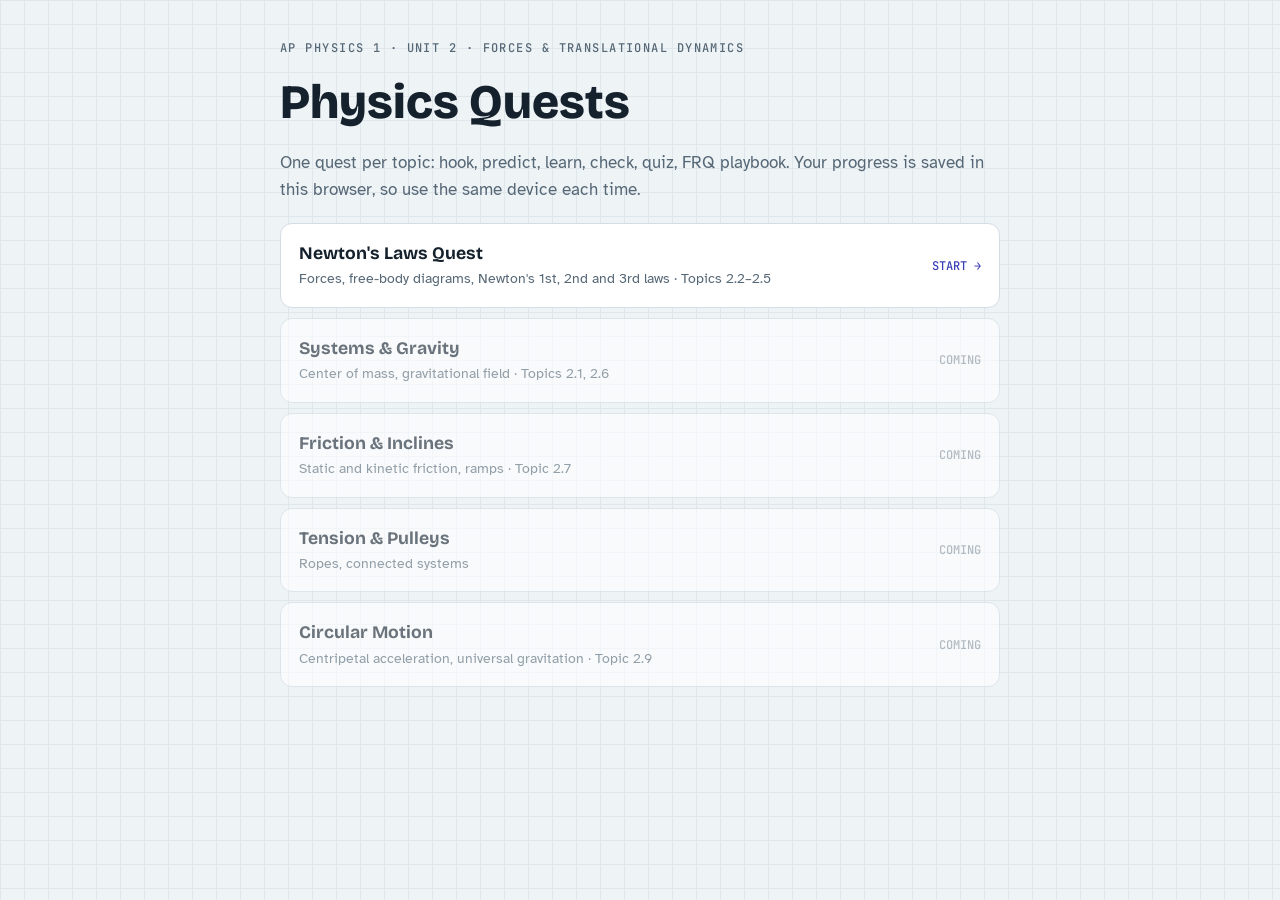
==== index.html @ dbdb7aa6 "feat: add Physics Quests site with Newton's Laws lesson Co-Authored-By: Claude Opus 5.5 <noreply@ant" ====
<!doctype html>
<html lang="en"><head><meta charset="utf-8"><meta name="viewport" content="width=device-width,initial-scale=1,viewport-fit=cover">
<title>Physics Quests</title>
<link rel="stylesheet" href="https://fonts.googleapis.com/css2?family=Atkinson+Hyperlegible:wght@400;700&family=Bricolage+Grotesque:opsz,wght@12..96,800&family=JetBrains+Mono:wght@500&display=swap">
<style>
:root{--bg:#eef3f6;--grid:#dfe7ed;--paper:#fff;--ink:#15212c;--muted:#566775;--line:#d3dde5;--accent:#3b3fb6;--soon:#8b97a1}
@media (prefers-color-scheme:dark){:root{--bg:#0e141a;--grid:#17212a;--paper:#151e27;--ink:#e5edf3;--muted:#93a4b1;--line:#283643;--accent:#a2a6ff;--soon:#7d8a95;color-scheme:dark}}
body{margin:0;background-color:var(--bg);background-image:linear-gradient(var(--grid) 1px,transparent 1px),linear-gradient(90deg,var(--grid) 1px,transparent 1px);background-size:24px 24px;color:var(--ink);font:17px/1.6 "Atkinson Hyperlegible",system-ui,sans-serif}
main{max-width:720px;margin:0 auto;padding:40px max(16px,env(safe-area-inset-right,0px)) 64px max(16px,env(safe-area-inset-left,0px));display:flex;flex-direction:column;gap:20px}
.eyebrow{font:500 .75rem "JetBrains Mono",monospace;letter-spacing:.12em;text-transform:uppercase;color:var(--muted)}
h1{font:800 clamp(2rem,6vw,3rem)/1.1 "Bricolage Grotesque",sans-serif;margin:0}
p{margin:0;color:var(--muted)}
ol{list-style:none;margin:0;padding:0;display:flex;flex-direction:column;gap:10px}
li a,li div{display:flex;justify-content:space-between;gap:12px;align-items:center;padding:16px 18px;border:1px solid var(--line);border-radius:12px;background:var(--paper);text-decoration:none;color:var(--ink)}
li a:hover{border-color:var(--accent)}
li b{font-family:"Bricolage Grotesque",sans-serif;font-size:1.1rem}
li small{display:block;color:var(--muted)}
.tag{font:500 .75rem "JetBrains Mono",monospace;white-space:nowrap;color:var(--accent)}
li div{opacity:.6} li div .tag{color:var(--soon)}
</style></head><body><main>
<span class="eyebrow">AP Physics 1 · Unit 2 · Forces &amp; Translational Dynamics</span>
<h1>Physics Quests</h1>
<p>One quest per topic: hook, predict, learn, check, quiz, FRQ playbook. Your progress is saved in this browser, so use the same device each time.</p>
<ol>
  <li><a href="newtons-laws-quest.html"><span><b>Newton's Laws Quest</b><small>Forces, free-body diagrams, Newton's 1st, 2nd and 3rd laws · Topics 2.2–2.5</small></span><span class="tag">START →</span></a></li>
  <li><div><span><b>Systems &amp; Gravity</b><small>Center of mass, gravitational field · Topics 2.1, 2.6</small></span><span class="tag">COMING</span></div></li>
  <li><div><span><b>Friction &amp; Inclines</b><small>Static and kinetic friction, ramps · Topic 2.7</small></span><span class="tag">COMING</span></div></li>
  <li><div><span><b>Tension &amp; Pulleys</b><small>Ropes, connected systems</small></span><span class="tag">COMING</span></div></li>
  <li><div><span><b>Circular Motion</b><small>Centripetal acceleration, universal gravitation · Topic 2.9</small></span><span class="tag">COMING</span></div></li>
</ol>
</main></body></html>
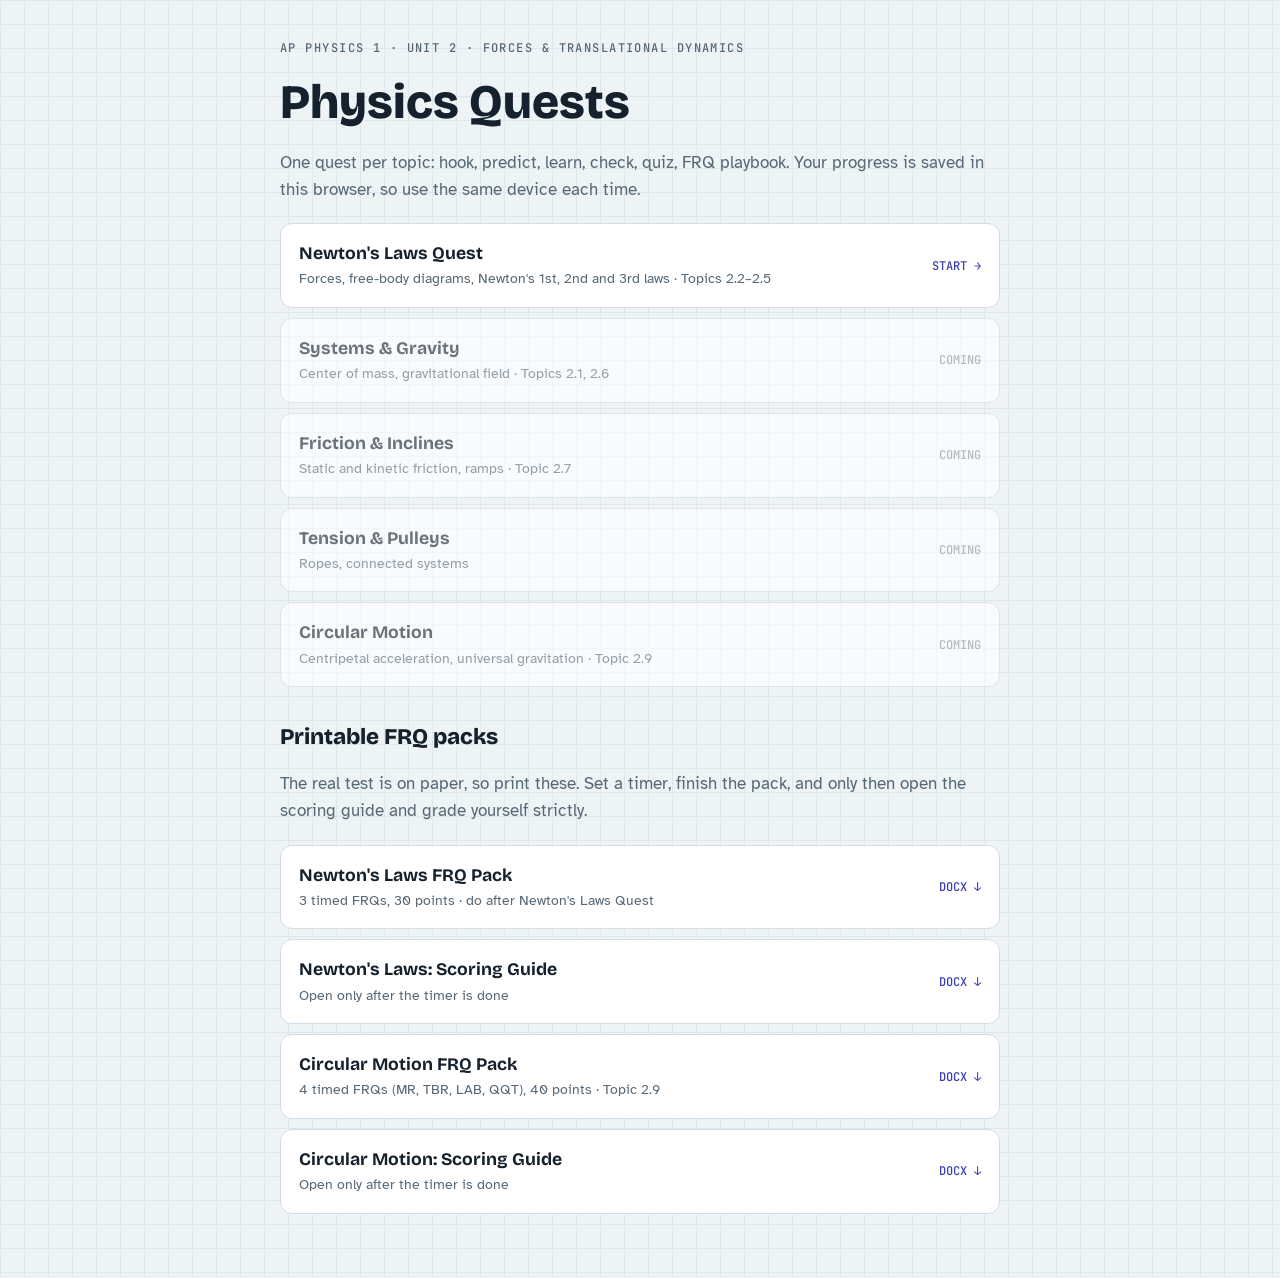
==== commit 046c3754: "feat: add printable FRQ packs and scoring guides to the site Co-Authored-By: Claude Opus 5.5 <norepl" ====
--- a/index.html
+++ b/index.html
@@ -17,6 +17,7 @@
 li small{display:block;color:var(--muted)}
 .tag{font:500 .75rem "JetBrains Mono",monospace;white-space:nowrap;color:var(--accent)}
 li div{opacity:.6} li div .tag{color:var(--soon)}
+h2{font:800 1.4rem "Bricolage Grotesque",sans-serif;margin:16px 0 0}
 </style></head><body><main>
 <span class="eyebrow">AP Physics 1 · Unit 2 · Forces &amp; Translational Dynamics</span>
 <h1>Physics Quests</h1>
@@ -28,4 +29,12 @@
   <li><div><span><b>Tension &amp; Pulleys</b><small>Ropes, connected systems</small></span><span class="tag">COMING</span></div></li>
   <li><div><span><b>Circular Motion</b><small>Centripetal acceleration, universal gravitation · Topic 2.9</small></span><span class="tag">COMING</span></div></li>
 </ol>
+<h2>Printable FRQ packs</h2>
+<p>The real test is on paper, so print these. Set a timer, finish the pack, and only then open the scoring guide and grade yourself strictly.</p>
+<ol>
+  <li><a href="printables/newtons-laws-frq-pack.docx"><span><b>Newton's Laws FRQ Pack</b><small>3 timed FRQs, 30 points · do after Newton's Laws Quest</small></span><span class="tag">DOCX ↓</span></a></li>
+  <li><a href="printables/newtons-laws-frq-scoring-guide.docx"><span><b>Newton's Laws: Scoring Guide</b><small>Open only after the timer is done</small></span><span class="tag">DOCX ↓</span></a></li>
+  <li><a href="printables/circular-motion-frq-pack.docx"><span><b>Circular Motion FRQ Pack</b><small>4 timed FRQs (MR, TBR, LAB, QQT), 40 points · Topic 2.9</small></span><span class="tag">DOCX ↓</span></a></li>
+  <li><a href="printables/circular-motion-frq-scoring-guide.docx"><span><b>Circular Motion: Scoring Guide</b><small>Open only after the timer is done</small></span><span class="tag">DOCX ↓</span></a></li>
+</ol>
 </main></body></html>
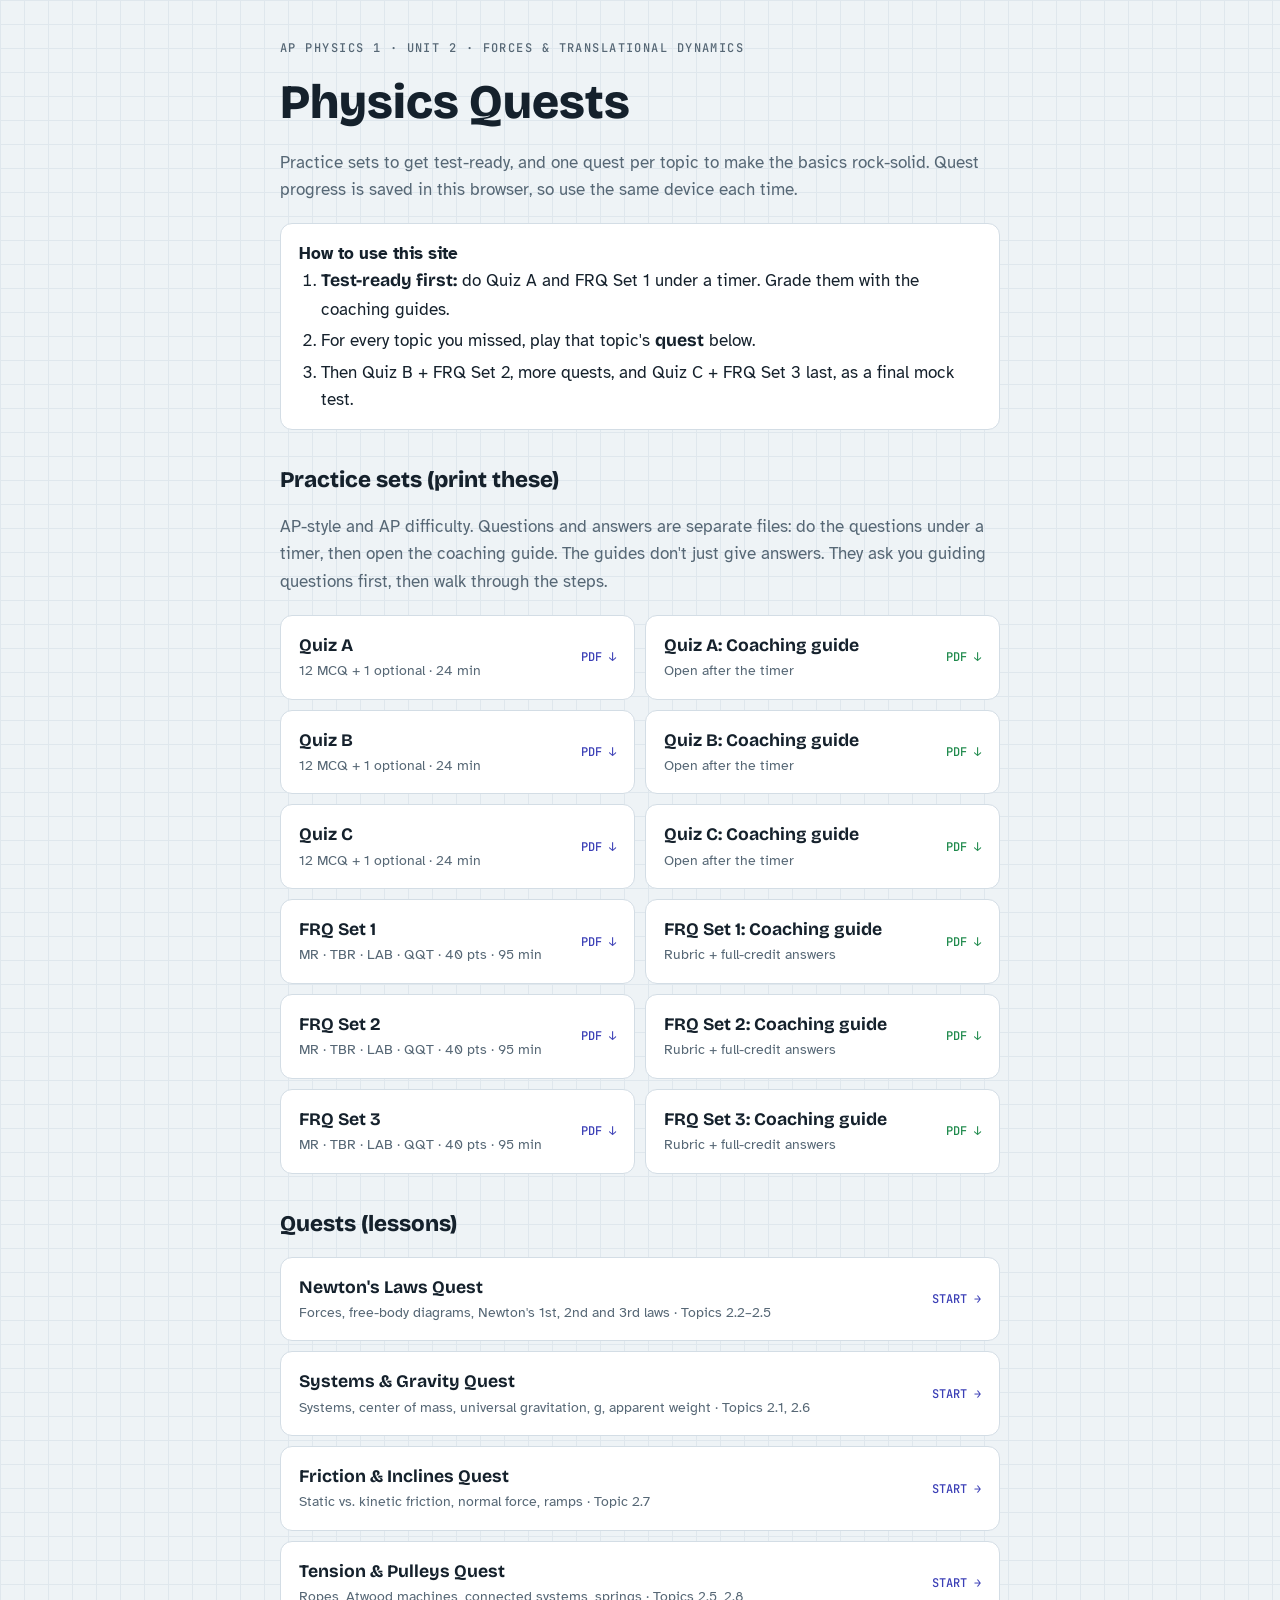
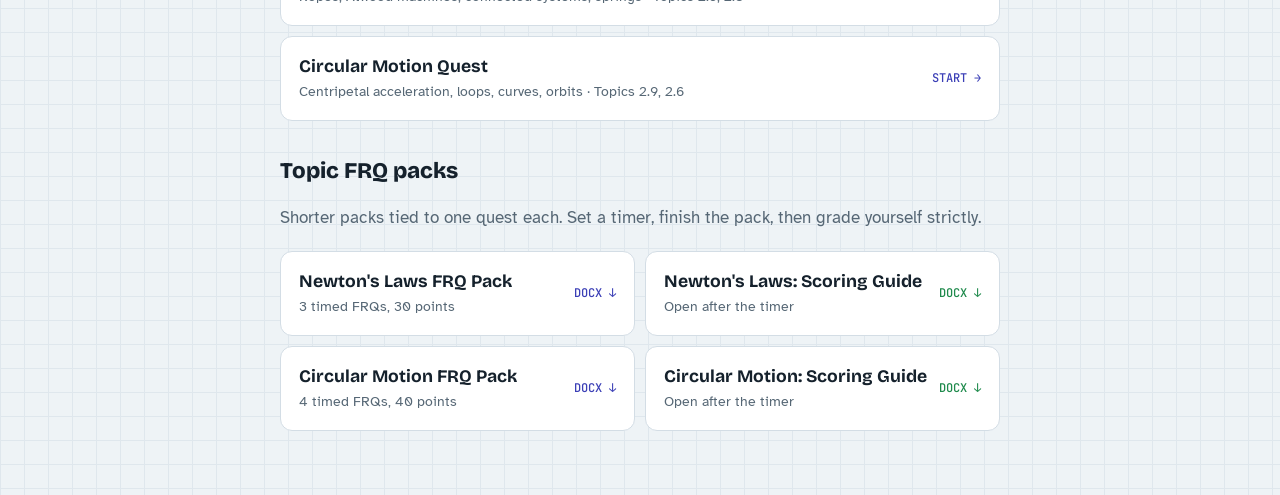
==== commit 97cedd90: "feat: add Unit 2 practice sets and four new topic quests - Quizzes A-C (13 AP-style MCQs each) and F" ====
--- a/index.html
+++ b/index.html
@@ -3,8 +3,8 @@
 <title>Physics Quests</title>
 <link rel="stylesheet" href="https://fonts.googleapis.com/css2?family=Atkinson+Hyperlegible:wght@400;700&family=Bricolage+Grotesque:opsz,wght@12..96,800&family=JetBrains+Mono:wght@500&display=swap">
 <style>
-:root{--bg:#eef3f6;--grid:#dfe7ed;--paper:#fff;--ink:#15212c;--muted:#566775;--line:#d3dde5;--accent:#3b3fb6;--soon:#8b97a1}
-@media (prefers-color-scheme:dark){:root{--bg:#0e141a;--grid:#17212a;--paper:#151e27;--ink:#e5edf3;--muted:#93a4b1;--line:#283643;--accent:#a2a6ff;--soon:#7d8a95;color-scheme:dark}}
+:root{--bg:#eef3f6;--grid:#dfe7ed;--paper:#fff;--ink:#15212c;--muted:#566775;--line:#d3dde5;--accent:#3b3fb6;--soon:#8b97a1;--key:#1f8a4c}
+@media (prefers-color-scheme:dark){:root{--bg:#0e141a;--grid:#17212a;--paper:#151e27;--ink:#e5edf3;--muted:#93a4b1;--line:#283643;--accent:#a2a6ff;--soon:#7d8a95;--key:#5fd18f;color-scheme:dark}}
 body{margin:0;background-color:var(--bg);background-image:linear-gradient(var(--grid) 1px,transparent 1px),linear-gradient(90deg,var(--grid) 1px,transparent 1px);background-size:24px 24px;color:var(--ink);font:17px/1.6 "Atkinson Hyperlegible",system-ui,sans-serif}
 main{max-width:720px;margin:0 auto;padding:40px max(16px,env(safe-area-inset-right,0px)) 64px max(16px,env(safe-area-inset-left,0px));display:flex;flex-direction:column;gap:20px}
 .eyebrow{font:500 .75rem "JetBrains Mono",monospace;letter-spacing:.12em;text-transform:uppercase;color:var(--muted)}
@@ -16,25 +16,51 @@
 li b{font-family:"Bricolage Grotesque",sans-serif;font-size:1.1rem}
 li small{display:block;color:var(--muted)}
 .tag{font:500 .75rem "JetBrains Mono",monospace;white-space:nowrap;color:var(--accent)}
-li div{opacity:.6} li div .tag{color:var(--soon)}
+.tag.key{color:var(--key)}
 h2{font:800 1.4rem "Bricolage Grotesque",sans-serif;margin:16px 0 0}
+.pair{display:grid;grid-template-columns:1fr 1fr;gap:10px}
+.pair li{list-style:none}
+@media (max-width:520px){.pair{grid-template-columns:1fr}}
+.plan{border:1px solid var(--line);border-radius:12px;background:var(--paper);padding:16px 18px}
+.plan ol{list-style:decimal;padding-left:1.3em;gap:4px;display:flex}
+.plan li{color:var(--ink)}
 </style></head><body><main>
 <span class="eyebrow">AP Physics 1 · Unit 2 · Forces &amp; Translational Dynamics</span>
 <h1>Physics Quests</h1>
-<p>One quest per topic: hook, predict, learn, check, quiz, FRQ playbook. Your progress is saved in this browser, so use the same device each time.</p>
+<p>Practice sets to get test-ready, and one quest per topic to make the basics rock-solid. Quest progress is saved in this browser, so use the same device each time.</p>
+
+<div class="plan"><b>How to use this site</b>
+  <ol>
+    <li><b>Test-ready first:</b> do Quiz A and FRQ Set 1 under a timer. Grade them with the coaching guides.</li>
+    <li>For every topic you missed, play that topic's <b>quest</b> below.</li>
+    <li>Then Quiz B + FRQ Set 2, more quests, and Quiz C + FRQ Set 3 last, as a final mock test.</li>
+  </ol>
+</div>
+
+<h2>Practice sets (print these)</h2>
+<p>AP-style and AP difficulty. Questions and answers are separate files: do the questions under a timer, then open the coaching guide. The guides don't just give answers. They ask you guiding questions first, then walk through the steps.</p>
+<ol>
+  <li class="pair"><a href="printables/unit2-quiz-a.pdf"><span><b>Quiz A</b><small>12 MCQ + 1 optional · 24 min</small></span><span class="tag">PDF ↓</span></a><a href="printables/unit2-quiz-a-coaching-guide.pdf"><span><b>Quiz A: Coaching guide</b><small>Open after the timer</small></span><span class="tag key">PDF ↓</span></a></li>
+  <li class="pair"><a href="printables/unit2-quiz-b.pdf"><span><b>Quiz B</b><small>12 MCQ + 1 optional · 24 min</small></span><span class="tag">PDF ↓</span></a><a href="printables/unit2-quiz-b-coaching-guide.pdf"><span><b>Quiz B: Coaching guide</b><small>Open after the timer</small></span><span class="tag key">PDF ↓</span></a></li>
+  <li class="pair"><a href="printables/unit2-quiz-c.pdf"><span><b>Quiz C</b><small>12 MCQ + 1 optional · 24 min</small></span><span class="tag">PDF ↓</span></a><a href="printables/unit2-quiz-c-coaching-guide.pdf"><span><b>Quiz C: Coaching guide</b><small>Open after the timer</small></span><span class="tag key">PDF ↓</span></a></li>
+  <li class="pair"><a href="printables/unit2-frq-set-1.pdf"><span><b>FRQ Set 1</b><small>MR · TBR · LAB · QQT · 40 pts · 95 min</small></span><span class="tag">PDF ↓</span></a><a href="printables/unit2-frq-set-1-coaching-guide.pdf"><span><b>FRQ Set 1: Coaching guide</b><small>Rubric + full-credit answers</small></span><span class="tag key">PDF ↓</span></a></li>
+  <li class="pair"><a href="printables/unit2-frq-set-2.pdf"><span><b>FRQ Set 2</b><small>MR · TBR · LAB · QQT · 40 pts · 95 min</small></span><span class="tag">PDF ↓</span></a><a href="printables/unit2-frq-set-2-coaching-guide.pdf"><span><b>FRQ Set 2: Coaching guide</b><small>Rubric + full-credit answers</small></span><span class="tag key">PDF ↓</span></a></li>
+  <li class="pair"><a href="printables/unit2-frq-set-3.pdf"><span><b>FRQ Set 3</b><small>MR · TBR · LAB · QQT · 40 pts · 95 min</small></span><span class="tag">PDF ↓</span></a><a href="printables/unit2-frq-set-3-coaching-guide.pdf"><span><b>FRQ Set 3: Coaching guide</b><small>Rubric + full-credit answers</small></span><span class="tag key">PDF ↓</span></a></li>
+</ol>
+
+<h2>Quests (lessons)</h2>
 <ol>
   <li><a href="newtons-laws-quest.html"><span><b>Newton's Laws Quest</b><small>Forces, free-body diagrams, Newton's 1st, 2nd and 3rd laws · Topics 2.2–2.5</small></span><span class="tag">START →</span></a></li>
-  <li><div><span><b>Systems &amp; Gravity</b><small>Center of mass, gravitational field · Topics 2.1, 2.6</small></span><span class="tag">COMING</span></div></li>
-  <li><div><span><b>Friction &amp; Inclines</b><small>Static and kinetic friction, ramps · Topic 2.7</small></span><span class="tag">COMING</span></div></li>
-  <li><div><span><b>Tension &amp; Pulleys</b><small>Ropes, connected systems</small></span><span class="tag">COMING</span></div></li>
-  <li><div><span><b>Circular Motion</b><small>Centripetal acceleration, universal gravitation · Topic 2.9</small></span><span class="tag">COMING</span></div></li>
+  <li><a href="systems-gravity-quest.html"><span><b>Systems &amp; Gravity Quest</b><small>Systems, center of mass, universal gravitation, g, apparent weight · Topics 2.1, 2.6</small></span><span class="tag">START →</span></a></li>
+  <li><a href="friction-inclines-quest.html"><span><b>Friction &amp; Inclines Quest</b><small>Static vs. kinetic friction, normal force, ramps · Topic 2.7</small></span><span class="tag">START →</span></a></li>
+  <li><a href="tension-pulleys-quest.html"><span><b>Tension &amp; Pulleys Quest</b><small>Ropes, Atwood machines, connected systems, springs · Topics 2.5, 2.8</small></span><span class="tag">START →</span></a></li>
+  <li><a href="circular-motion-quest.html"><span><b>Circular Motion Quest</b><small>Centripetal acceleration, loops, curves, orbits · Topics 2.9, 2.6</small></span><span class="tag">START →</span></a></li>
 </ol>
-<h2>Printable FRQ packs</h2>
-<p>The real test is on paper, so print these. Set a timer, finish the pack, and only then open the scoring guide and grade yourself strictly.</p>
+
+<h2>Topic FRQ packs</h2>
+<p>Shorter packs tied to one quest each. Set a timer, finish the pack, then grade yourself strictly.</p>
 <ol>
-  <li><a href="printables/newtons-laws-frq-pack.docx"><span><b>Newton's Laws FRQ Pack</b><small>3 timed FRQs, 30 points · do after Newton's Laws Quest</small></span><span class="tag">DOCX ↓</span></a></li>
-  <li><a href="printables/newtons-laws-frq-scoring-guide.docx"><span><b>Newton's Laws: Scoring Guide</b><small>Open only after the timer is done</small></span><span class="tag">DOCX ↓</span></a></li>
-  <li><a href="printables/circular-motion-frq-pack.docx"><span><b>Circular Motion FRQ Pack</b><small>4 timed FRQs (MR, TBR, LAB, QQT), 40 points · Topic 2.9</small></span><span class="tag">DOCX ↓</span></a></li>
-  <li><a href="printables/circular-motion-frq-scoring-guide.docx"><span><b>Circular Motion: Scoring Guide</b><small>Open only after the timer is done</small></span><span class="tag">DOCX ↓</span></a></li>
+  <li class="pair"><a href="printables/newtons-laws-frq-pack.docx"><span><b>Newton's Laws FRQ Pack</b><small>3 timed FRQs, 30 points</small></span><span class="tag">DOCX ↓</span></a><a href="printables/newtons-laws-frq-scoring-guide.docx"><span><b>Newton's Laws: Scoring Guide</b><small>Open after the timer</small></span><span class="tag key">DOCX ↓</span></a></li>
+  <li class="pair"><a href="printables/circular-motion-frq-pack.docx"><span><b>Circular Motion FRQ Pack</b><small>4 timed FRQs, 40 points</small></span><span class="tag">DOCX ↓</span></a><a href="printables/circular-motion-frq-scoring-guide.docx"><span><b>Circular Motion: Scoring Guide</b><small>Open after the timer</small></span><span class="tag key">DOCX ↓</span></a></li>
 </ol>
 </main></body></html>
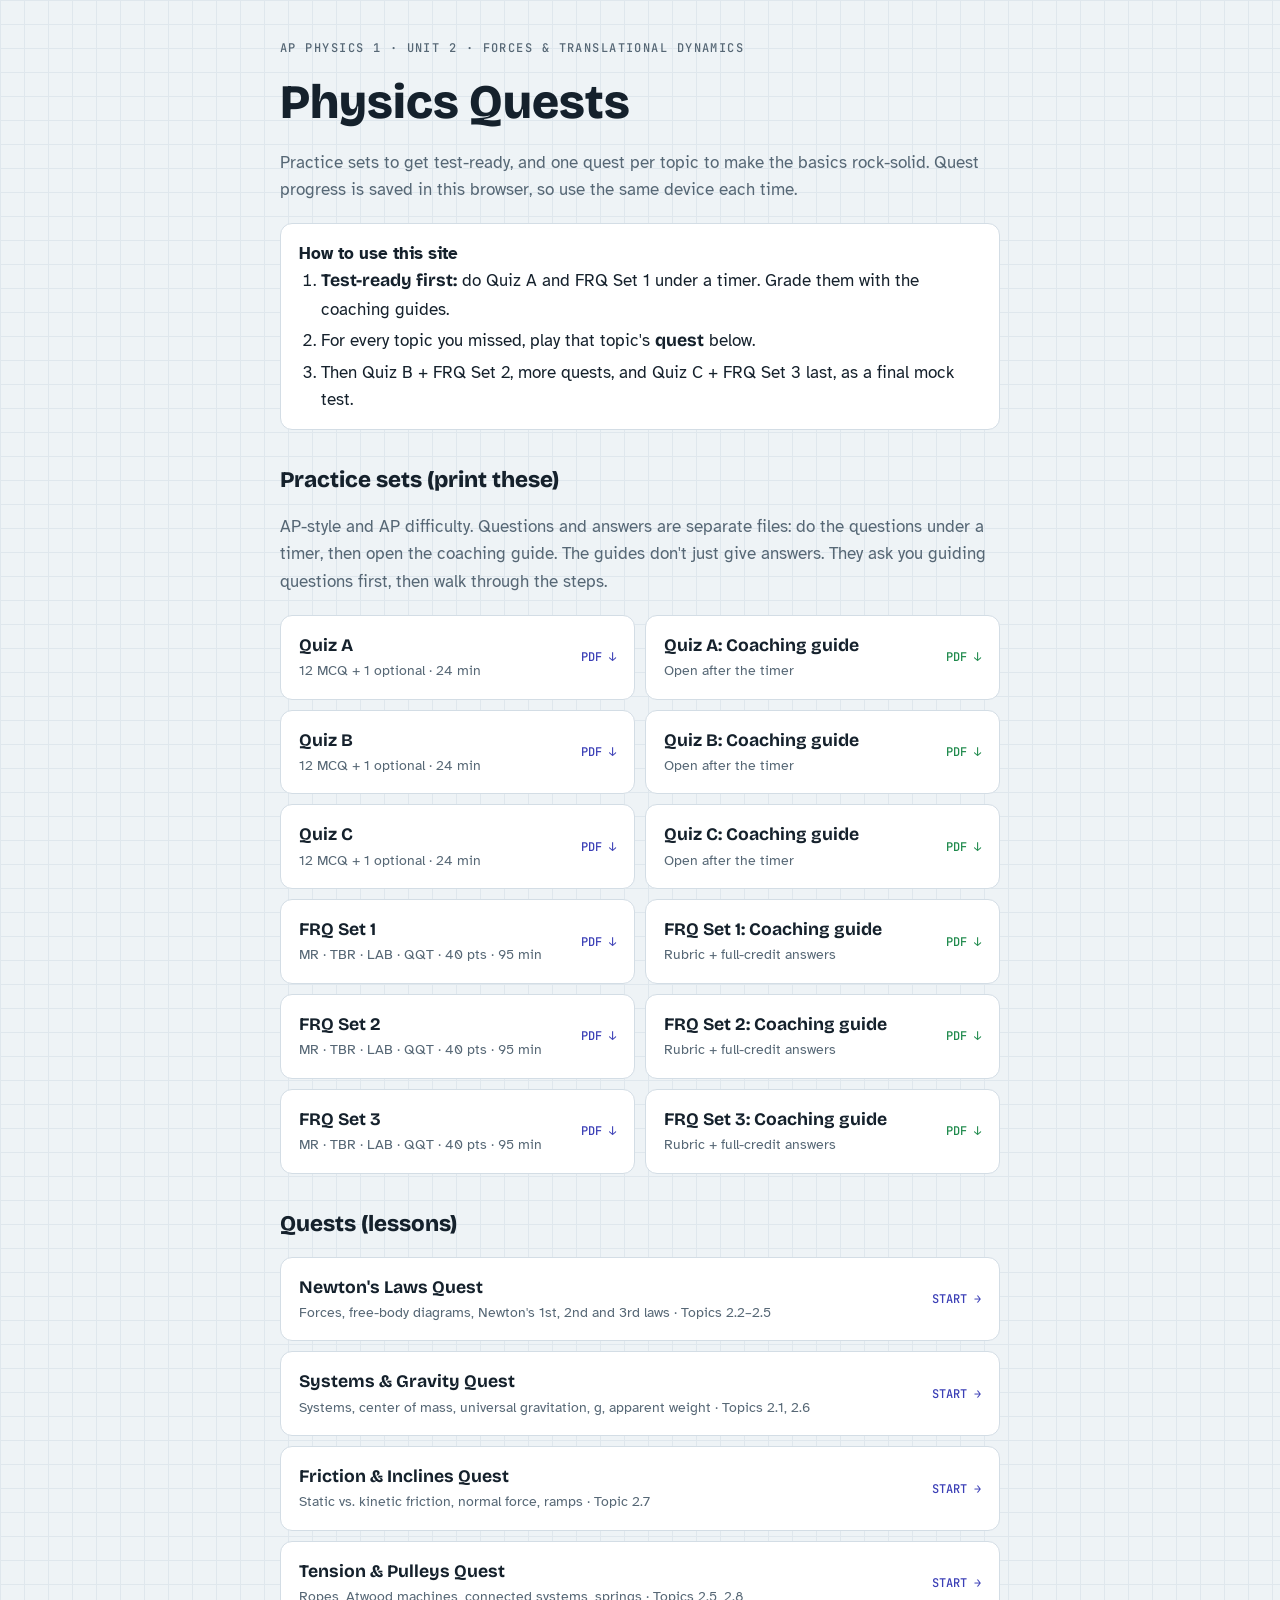
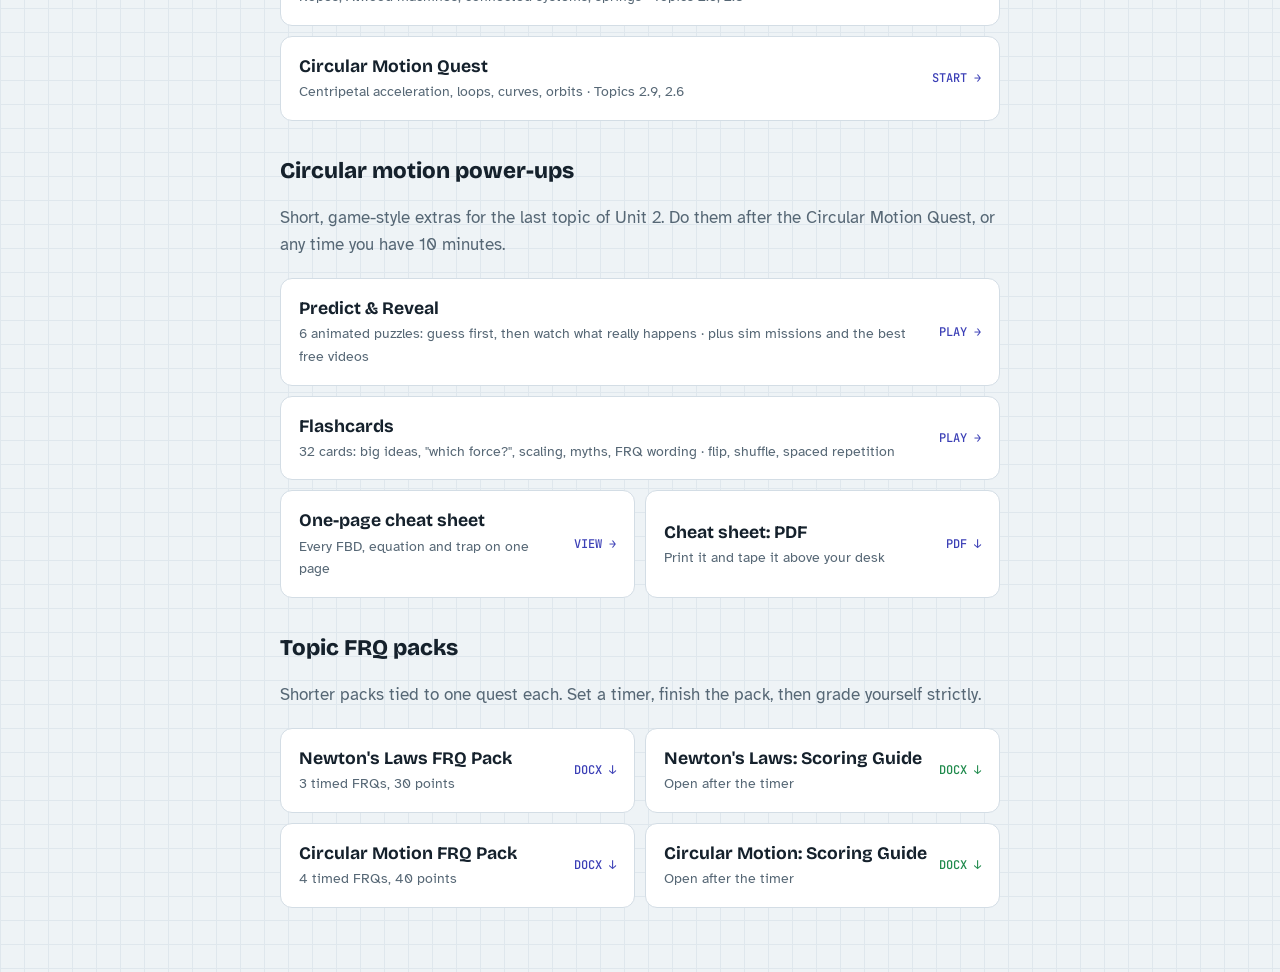
==== commit 214452eb: "feat: add circular motion power-ups (predict-and-reveal, flashcards, cheat sheet) - Predict & Reveal" ====
--- a/index.html
+++ b/index.html
@@ -57,6 +57,14 @@
   <li><a href="circular-motion-quest.html"><span><b>Circular Motion Quest</b><small>Centripetal acceleration, loops, curves, orbits · Topics 2.9, 2.6</small></span><span class="tag">START →</span></a></li>
 </ol>
 
+<h2>Circular motion power-ups</h2>
+<p>Short, game-style extras for the last topic of Unit 2. Do them after the Circular Motion Quest, or any time you have 10 minutes.</p>
+<ol>
+  <li><a href="circular-motion-predict.html"><span><b>Predict &amp; Reveal</b><small>6 animated puzzles: guess first, then watch what really happens · plus sim missions and the best free videos</small></span><span class="tag">PLAY →</span></a></li>
+  <li><a href="circular-motion-flashcards.html"><span><b>Flashcards</b><small>32 cards: big ideas, "which force?", scaling, myths, FRQ wording · flip, shuffle, spaced repetition</small></span><span class="tag">PLAY →</span></a></li>
+  <li class="pair"><a href="circular-motion-cheat-sheet.html"><span><b>One-page cheat sheet</b><small>Every FBD, equation and trap on one page</small></span><span class="tag">VIEW →</span></a><a href="printables/circular-motion-cheat-sheet.pdf"><span><b>Cheat sheet: PDF</b><small>Print it and tape it above your desk</small></span><span class="tag">PDF ↓</span></a></li>
+</ol>
+
 <h2>Topic FRQ packs</h2>
 <p>Shorter packs tied to one quest each. Set a timer, finish the pack, then grade yourself strictly.</p>
 <ol>
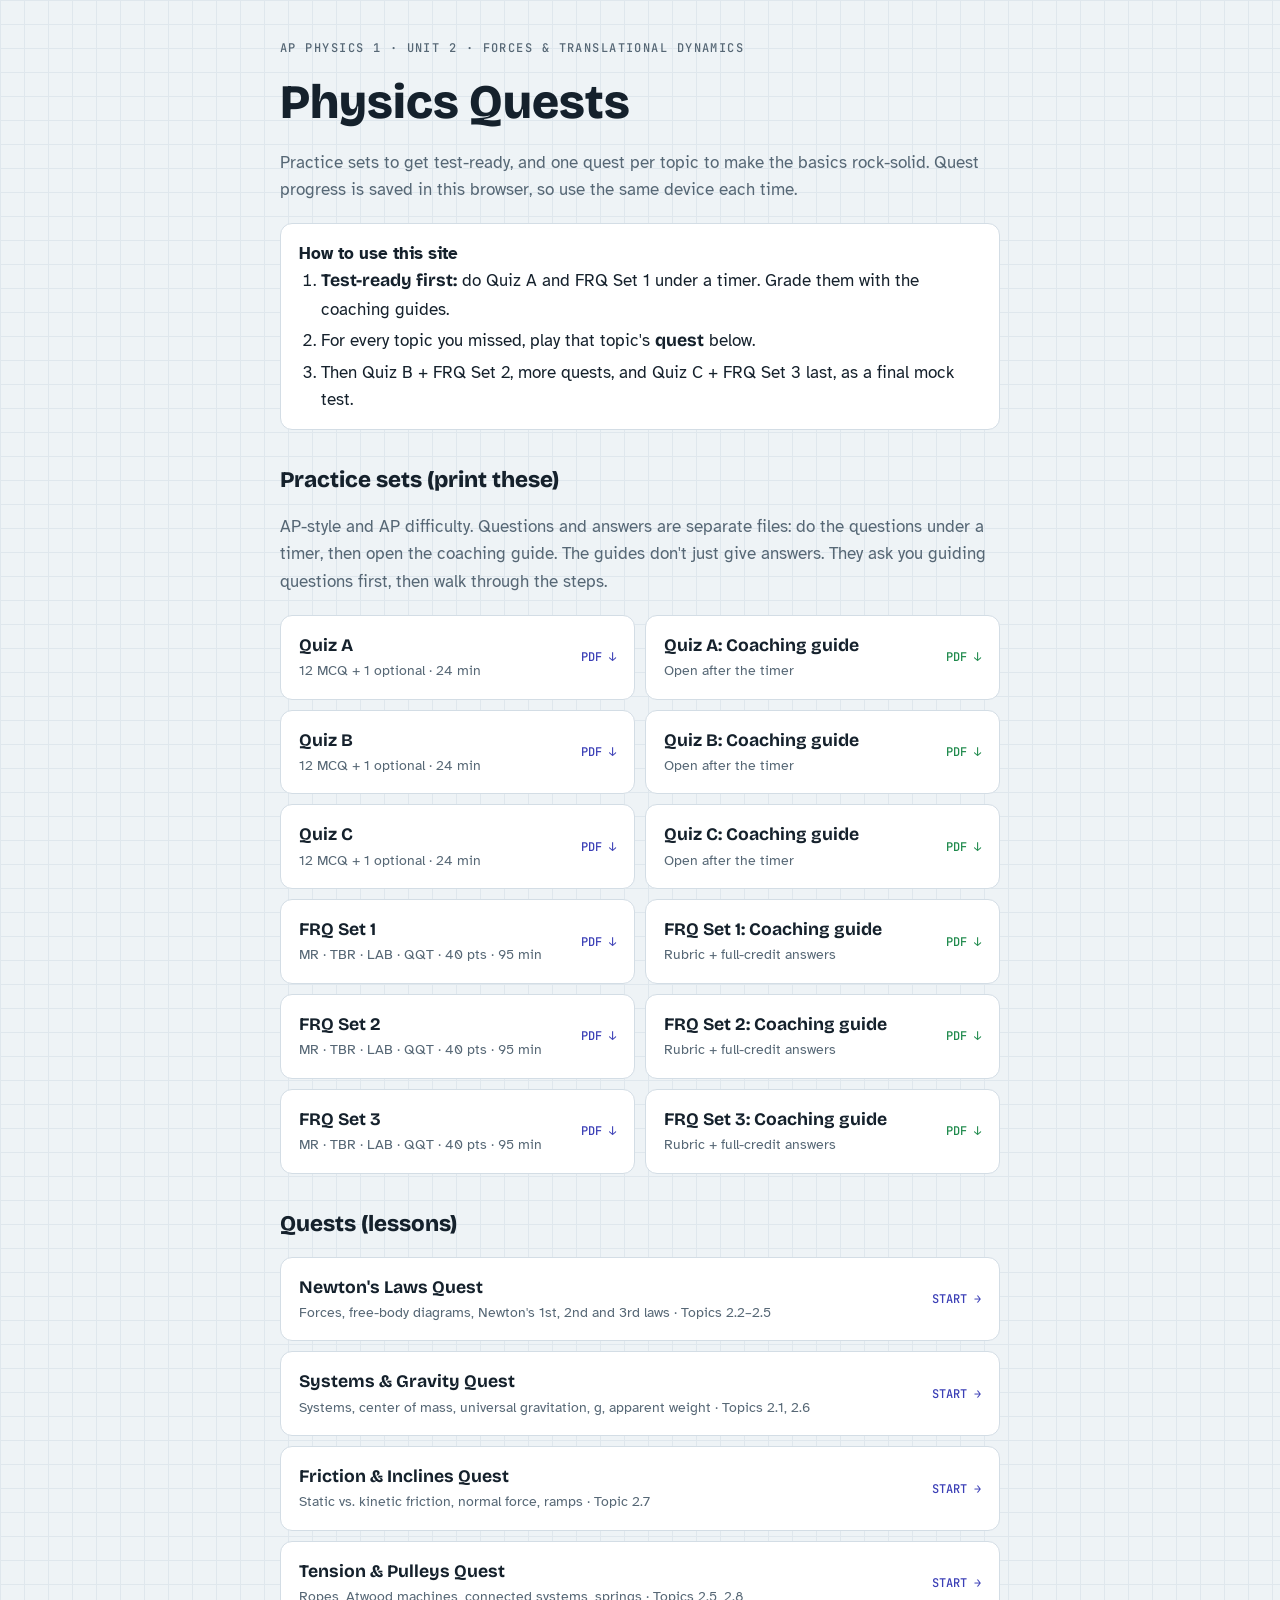
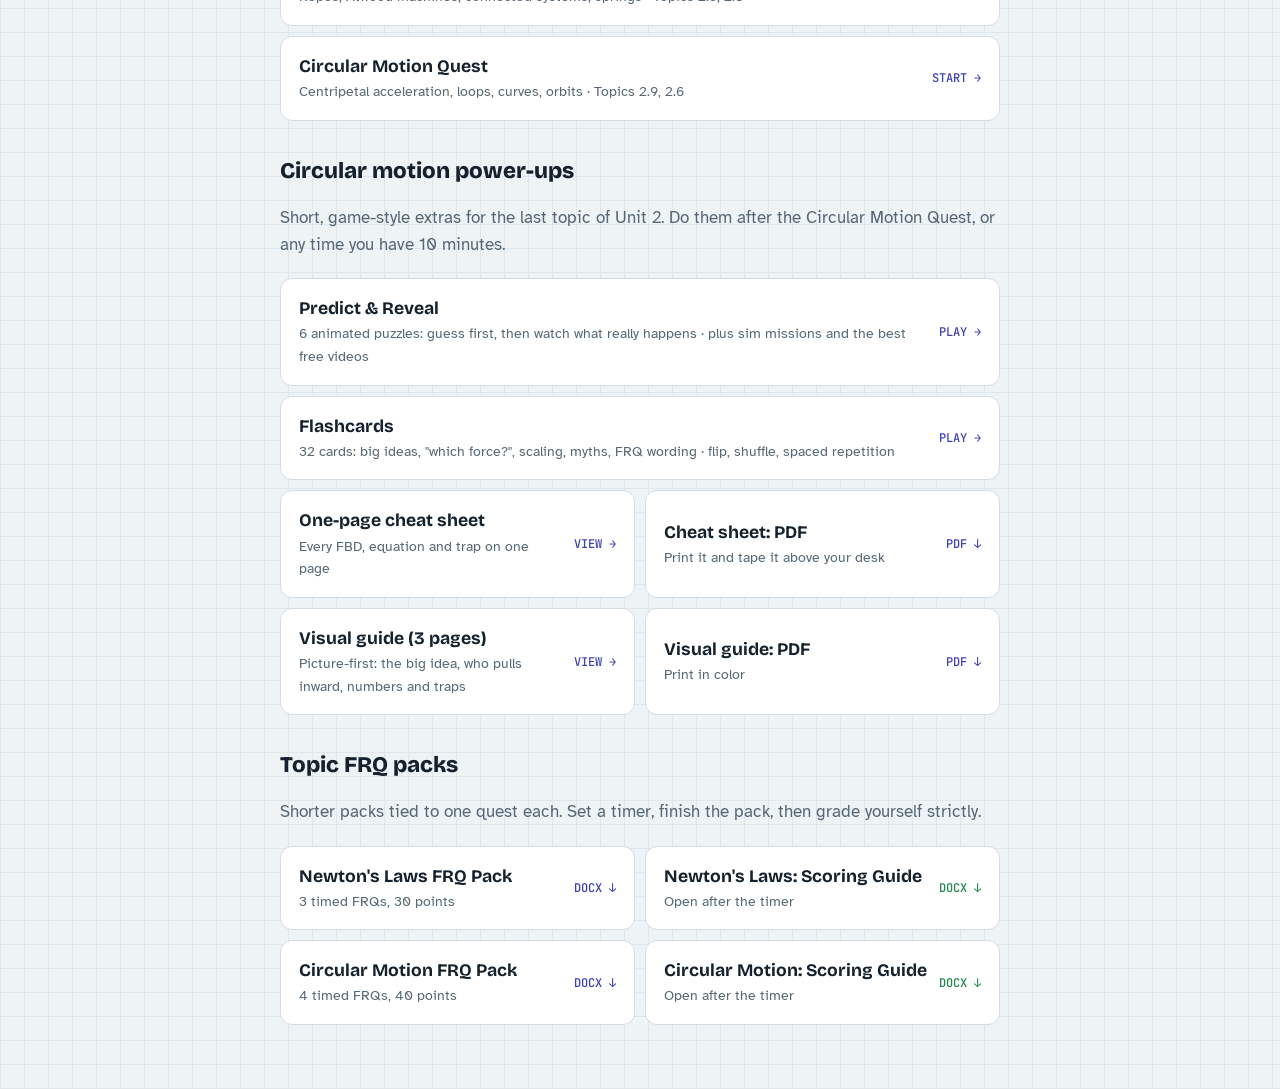
==== commit 1c18775d: "feat: add 3-page circular motion visual guide (web + printable PDF) Picture-first infographic: (1) t" ====
--- a/index.html
+++ b/index.html
@@ -63,6 +63,7 @@
   <li><a href="circular-motion-predict.html"><span><b>Predict &amp; Reveal</b><small>6 animated puzzles: guess first, then watch what really happens · plus sim missions and the best free videos</small></span><span class="tag">PLAY →</span></a></li>
   <li><a href="circular-motion-flashcards.html"><span><b>Flashcards</b><small>32 cards: big ideas, "which force?", scaling, myths, FRQ wording · flip, shuffle, spaced repetition</small></span><span class="tag">PLAY →</span></a></li>
   <li class="pair"><a href="circular-motion-cheat-sheet.html"><span><b>One-page cheat sheet</b><small>Every FBD, equation and trap on one page</small></span><span class="tag">VIEW →</span></a><a href="printables/circular-motion-cheat-sheet.pdf"><span><b>Cheat sheet: PDF</b><small>Print it and tape it above your desk</small></span><span class="tag">PDF ↓</span></a></li>
+  <li class="pair"><a href="circular-motion-infographic.html"><span><b>Visual guide (3 pages)</b><small>Picture-first: the big idea, who pulls inward, numbers and traps</small></span><span class="tag">VIEW →</span></a><a href="printables/circular-motion-visual-guide.pdf"><span><b>Visual guide: PDF</b><small>Print in color</small></span><span class="tag">PDF ↓</span></a></li>
 </ol>
 
 <h2>Topic FRQ packs</h2>
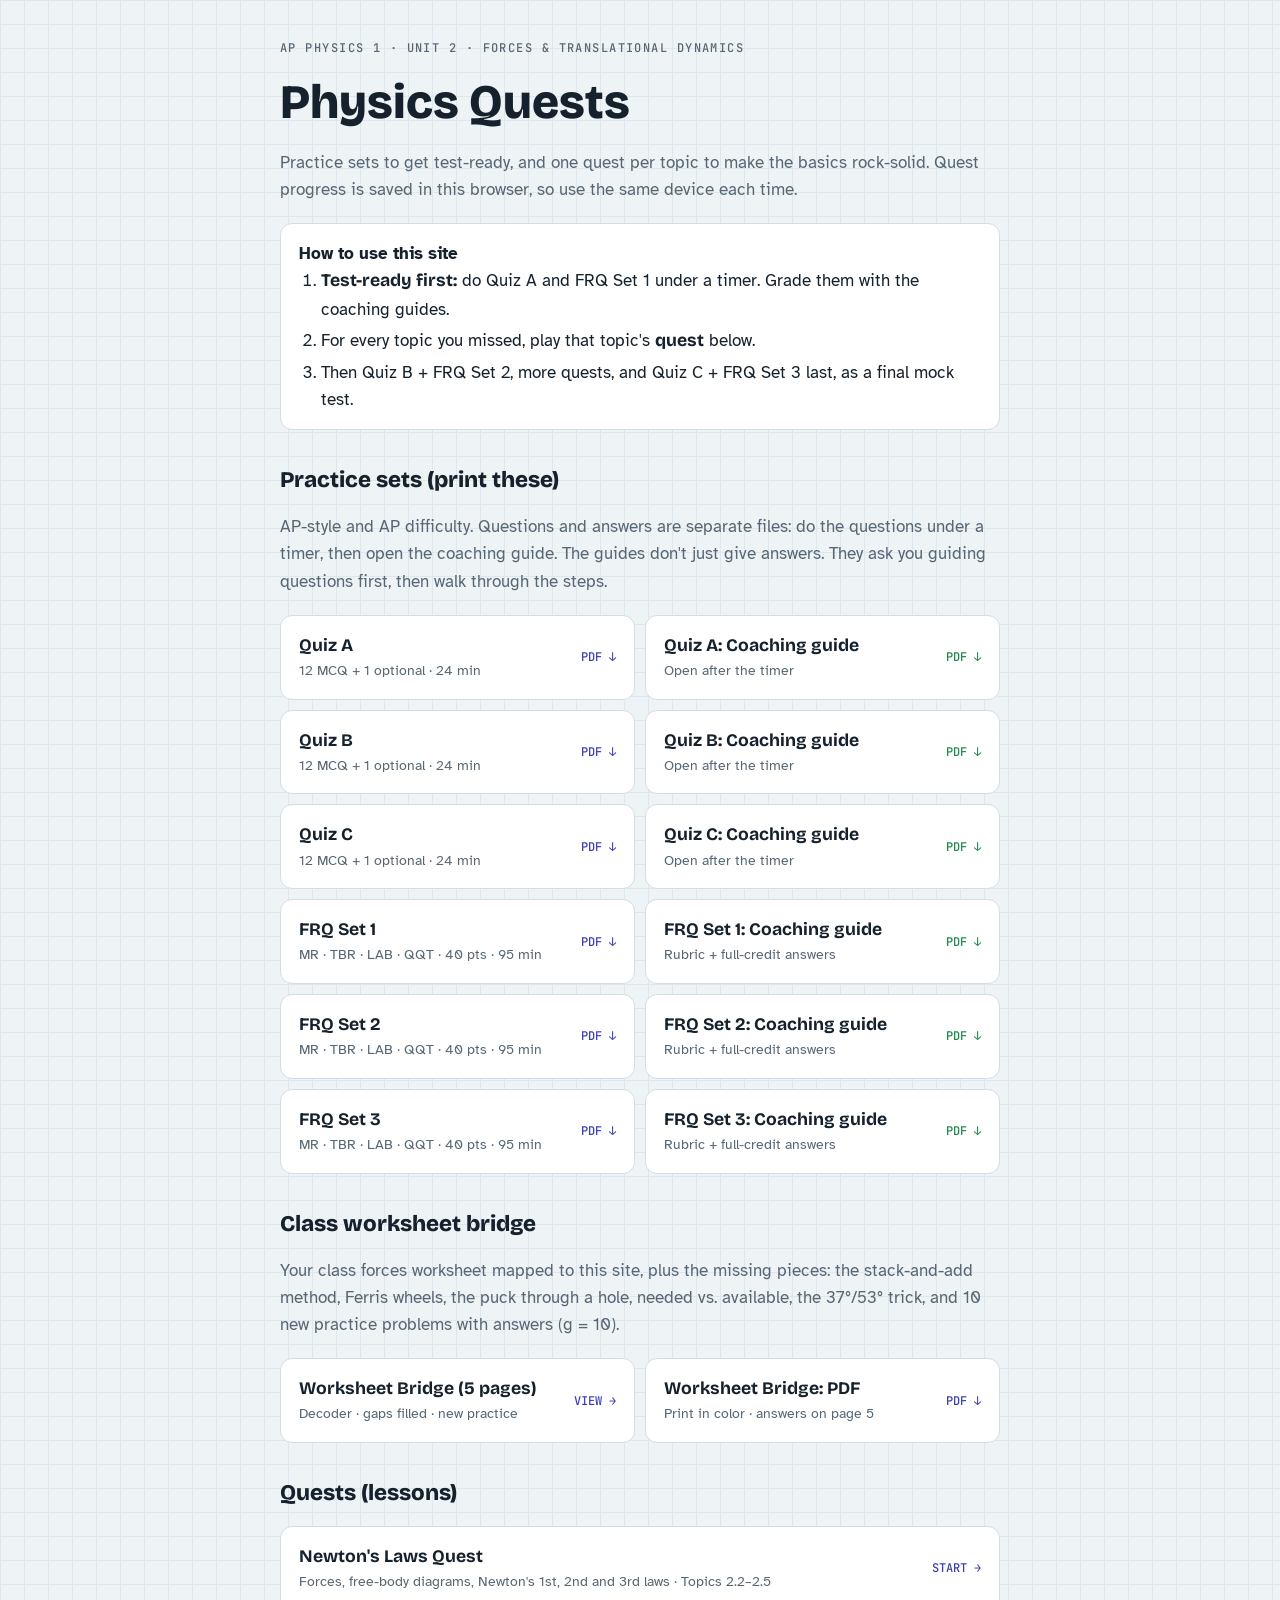
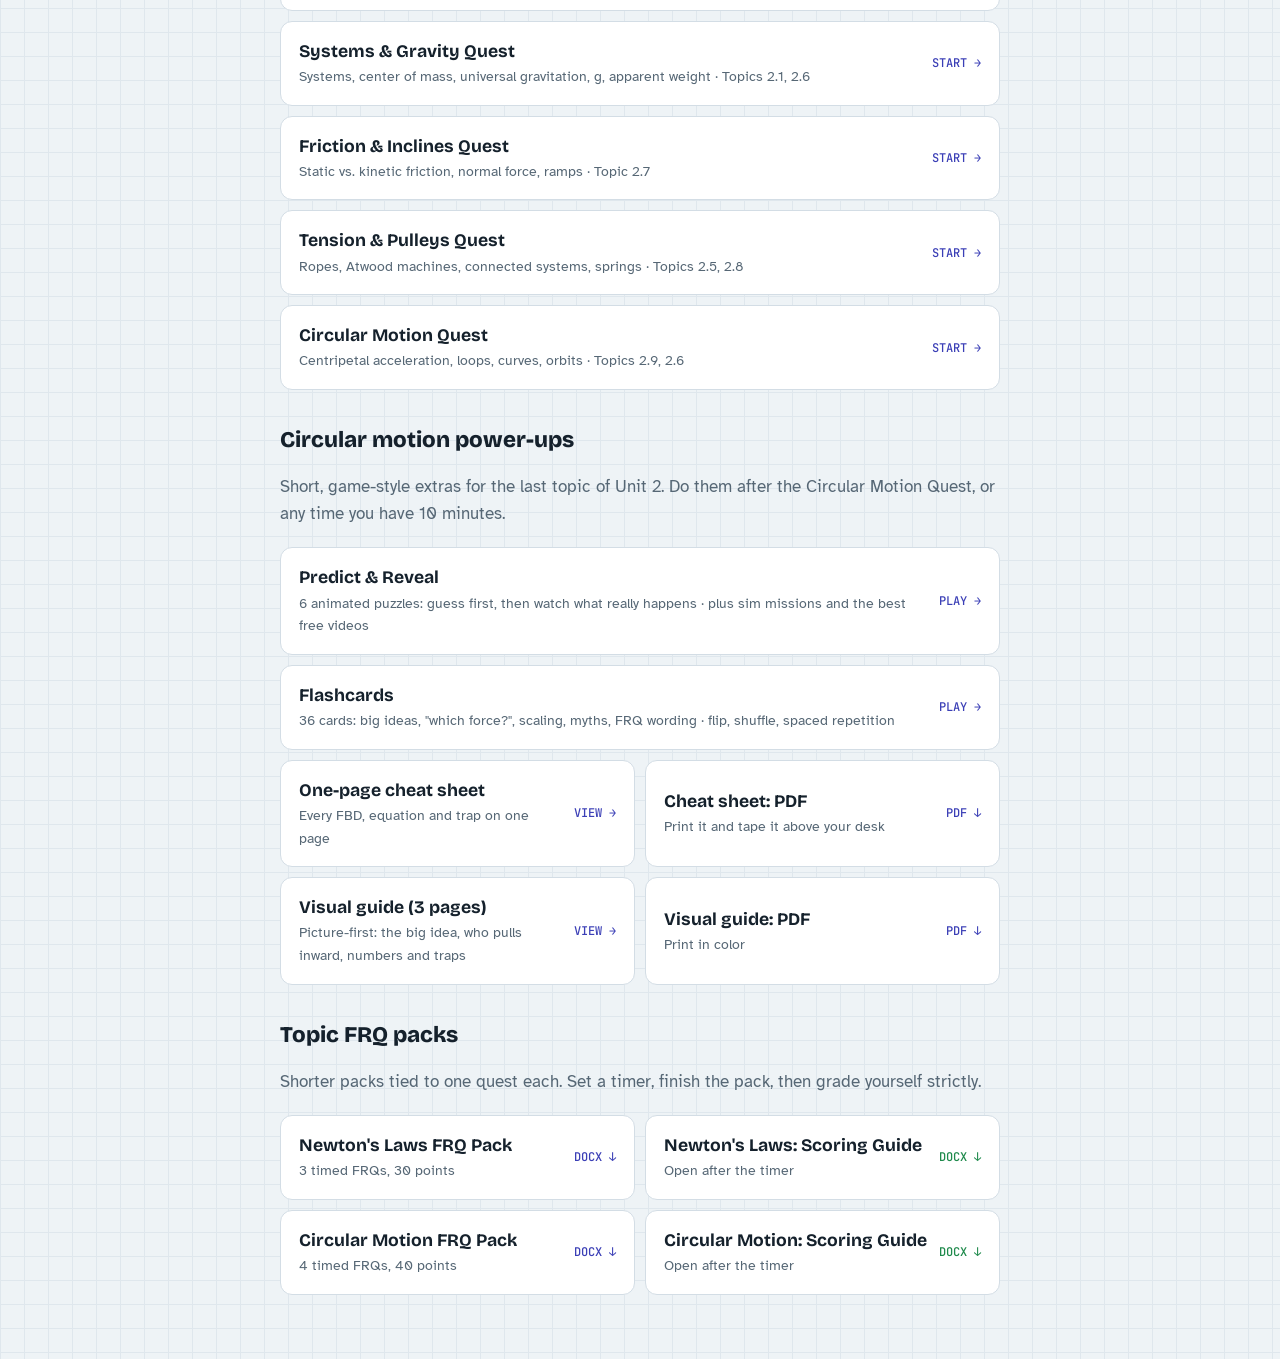
==== commit 5c908830: "feat: add Unit 2 worksheet bridge (gap-filling guide + 10 practice problems) Maps the class forces w" ====
--- a/index.html
+++ b/index.html
@@ -48,6 +48,12 @@
   <li class="pair"><a href="printables/unit2-frq-set-3.pdf"><span><b>FRQ Set 3</b><small>MR · TBR · LAB · QQT · 40 pts · 95 min</small></span><span class="tag">PDF ↓</span></a><a href="printables/unit2-frq-set-3-coaching-guide.pdf"><span><b>FRQ Set 3: Coaching guide</b><small>Rubric + full-credit answers</small></span><span class="tag key">PDF ↓</span></a></li>
 </ol>
 
+<h2>Class worksheet bridge</h2>
+<p>Your class forces worksheet mapped to this site, plus the missing pieces: the stack-and-add method, Ferris wheels, the puck through a hole, needed vs. available, the 37°/53° trick, and 10 new practice problems with answers (g = 10).</p>
+<ol>
+  <li class="pair"><a href="unit2-worksheet-bridge.html"><span><b>Worksheet Bridge (5 pages)</b><small>Decoder · gaps filled · new practice</small></span><span class="tag">VIEW →</span></a><a href="printables/unit2-worksheet-bridge.pdf"><span><b>Worksheet Bridge: PDF</b><small>Print in color · answers on page 5</small></span><span class="tag">PDF ↓</span></a></li>
+</ol>
+
 <h2>Quests (lessons)</h2>
 <ol>
   <li><a href="newtons-laws-quest.html"><span><b>Newton's Laws Quest</b><small>Forces, free-body diagrams, Newton's 1st, 2nd and 3rd laws · Topics 2.2–2.5</small></span><span class="tag">START →</span></a></li>
@@ -61,7 +67,7 @@
 <p>Short, game-style extras for the last topic of Unit 2. Do them after the Circular Motion Quest, or any time you have 10 minutes.</p>
 <ol>
   <li><a href="circular-motion-predict.html"><span><b>Predict &amp; Reveal</b><small>6 animated puzzles: guess first, then watch what really happens · plus sim missions and the best free videos</small></span><span class="tag">PLAY →</span></a></li>
-  <li><a href="circular-motion-flashcards.html"><span><b>Flashcards</b><small>32 cards: big ideas, "which force?", scaling, myths, FRQ wording · flip, shuffle, spaced repetition</small></span><span class="tag">PLAY →</span></a></li>
+  <li><a href="circular-motion-flashcards.html"><span><b>Flashcards</b><small>36 cards: big ideas, "which force?", scaling, myths, FRQ wording · flip, shuffle, spaced repetition</small></span><span class="tag">PLAY →</span></a></li>
   <li class="pair"><a href="circular-motion-cheat-sheet.html"><span><b>One-page cheat sheet</b><small>Every FBD, equation and trap on one page</small></span><span class="tag">VIEW →</span></a><a href="printables/circular-motion-cheat-sheet.pdf"><span><b>Cheat sheet: PDF</b><small>Print it and tape it above your desk</small></span><span class="tag">PDF ↓</span></a></li>
   <li class="pair"><a href="circular-motion-infographic.html"><span><b>Visual guide (3 pages)</b><small>Picture-first: the big idea, who pulls inward, numbers and traps</small></span><span class="tag">VIEW →</span></a><a href="printables/circular-motion-visual-guide.pdf"><span><b>Visual guide: PDF</b><small>Print in color</small></span><span class="tag">PDF ↓</span></a></li>
 </ol>
